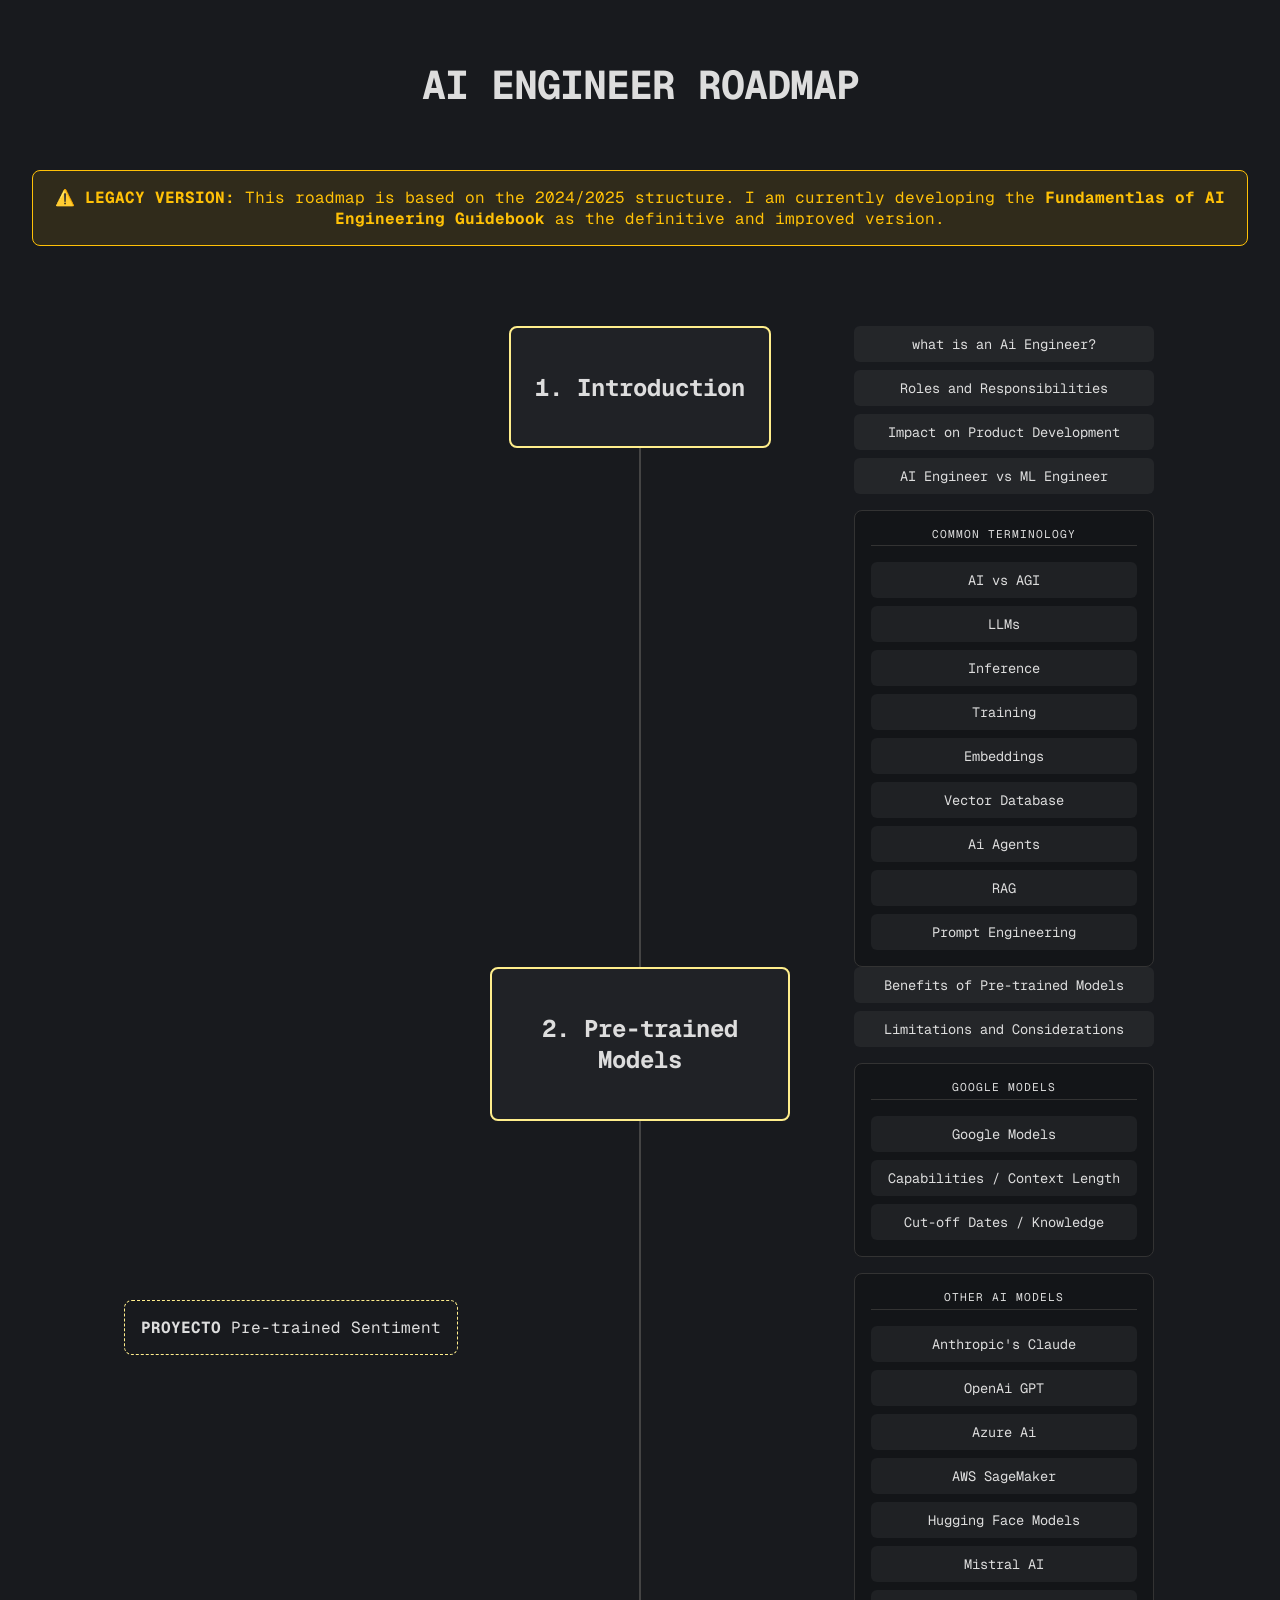
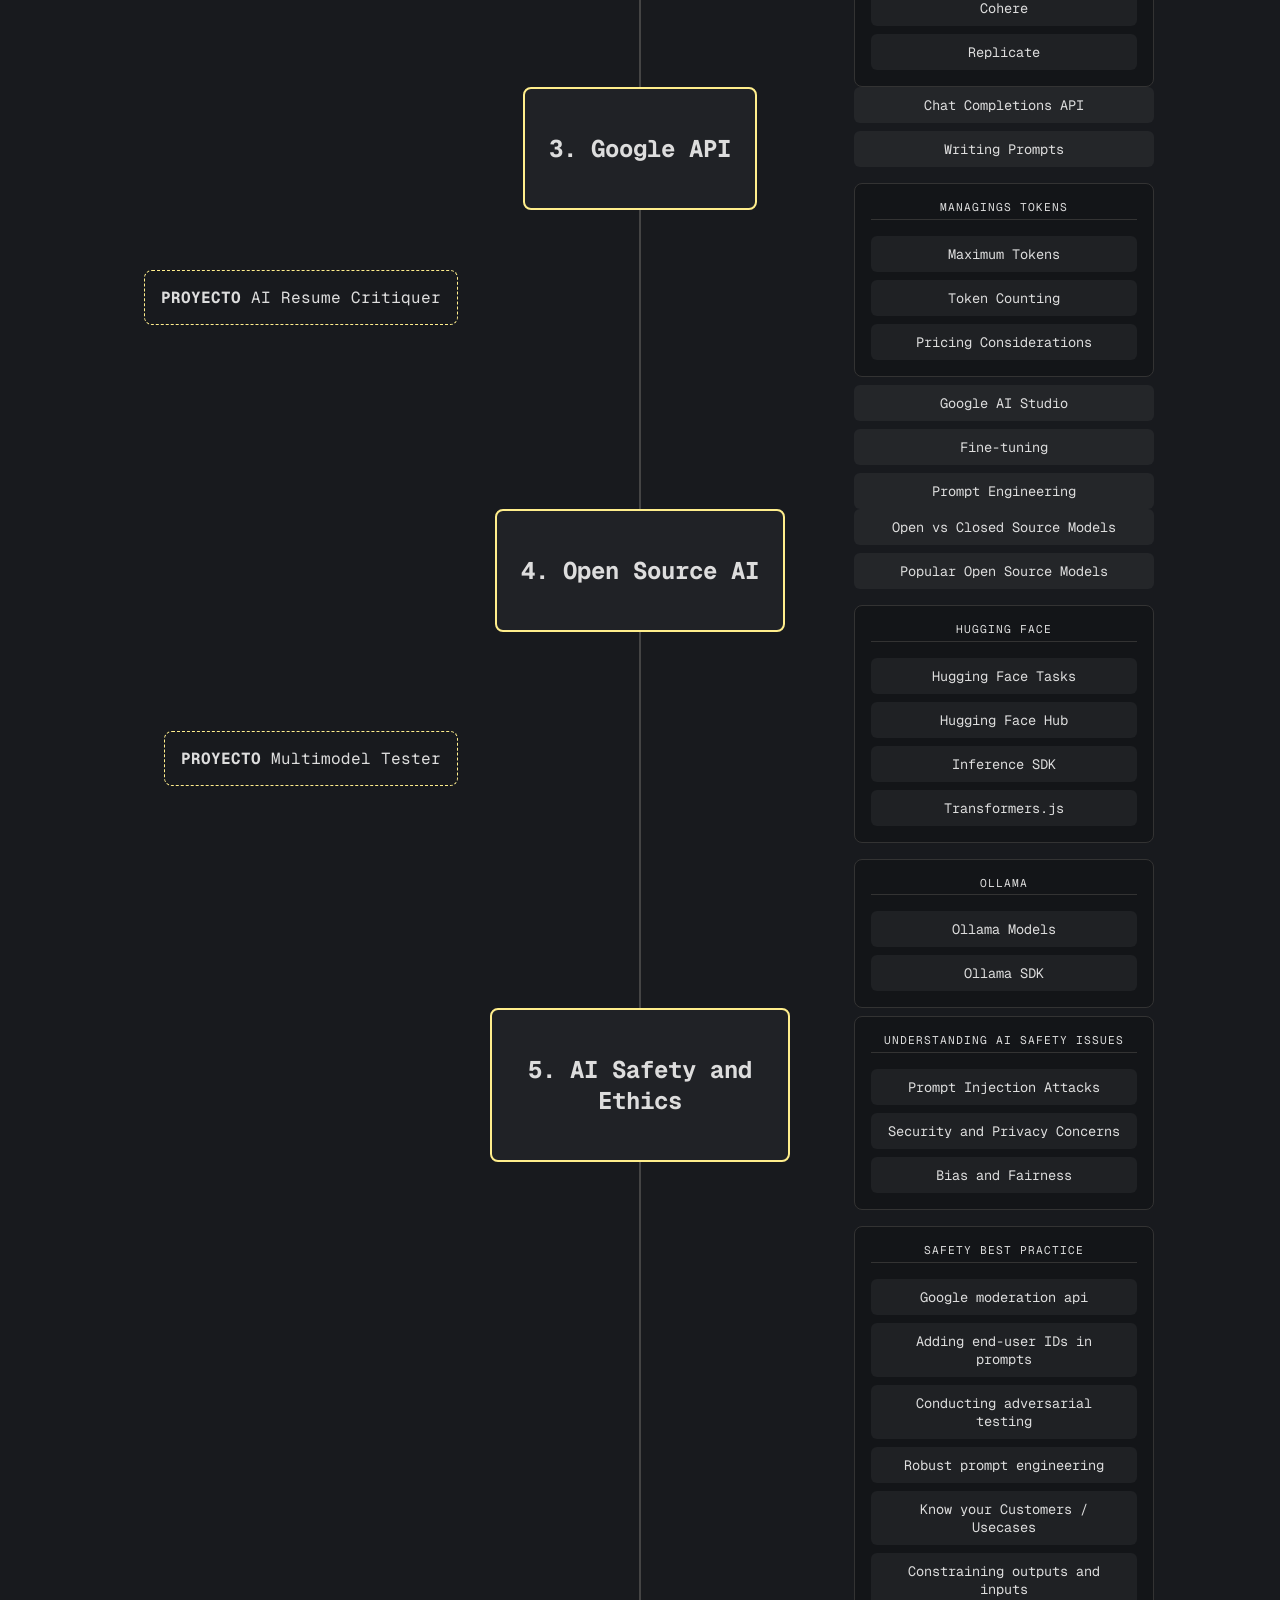
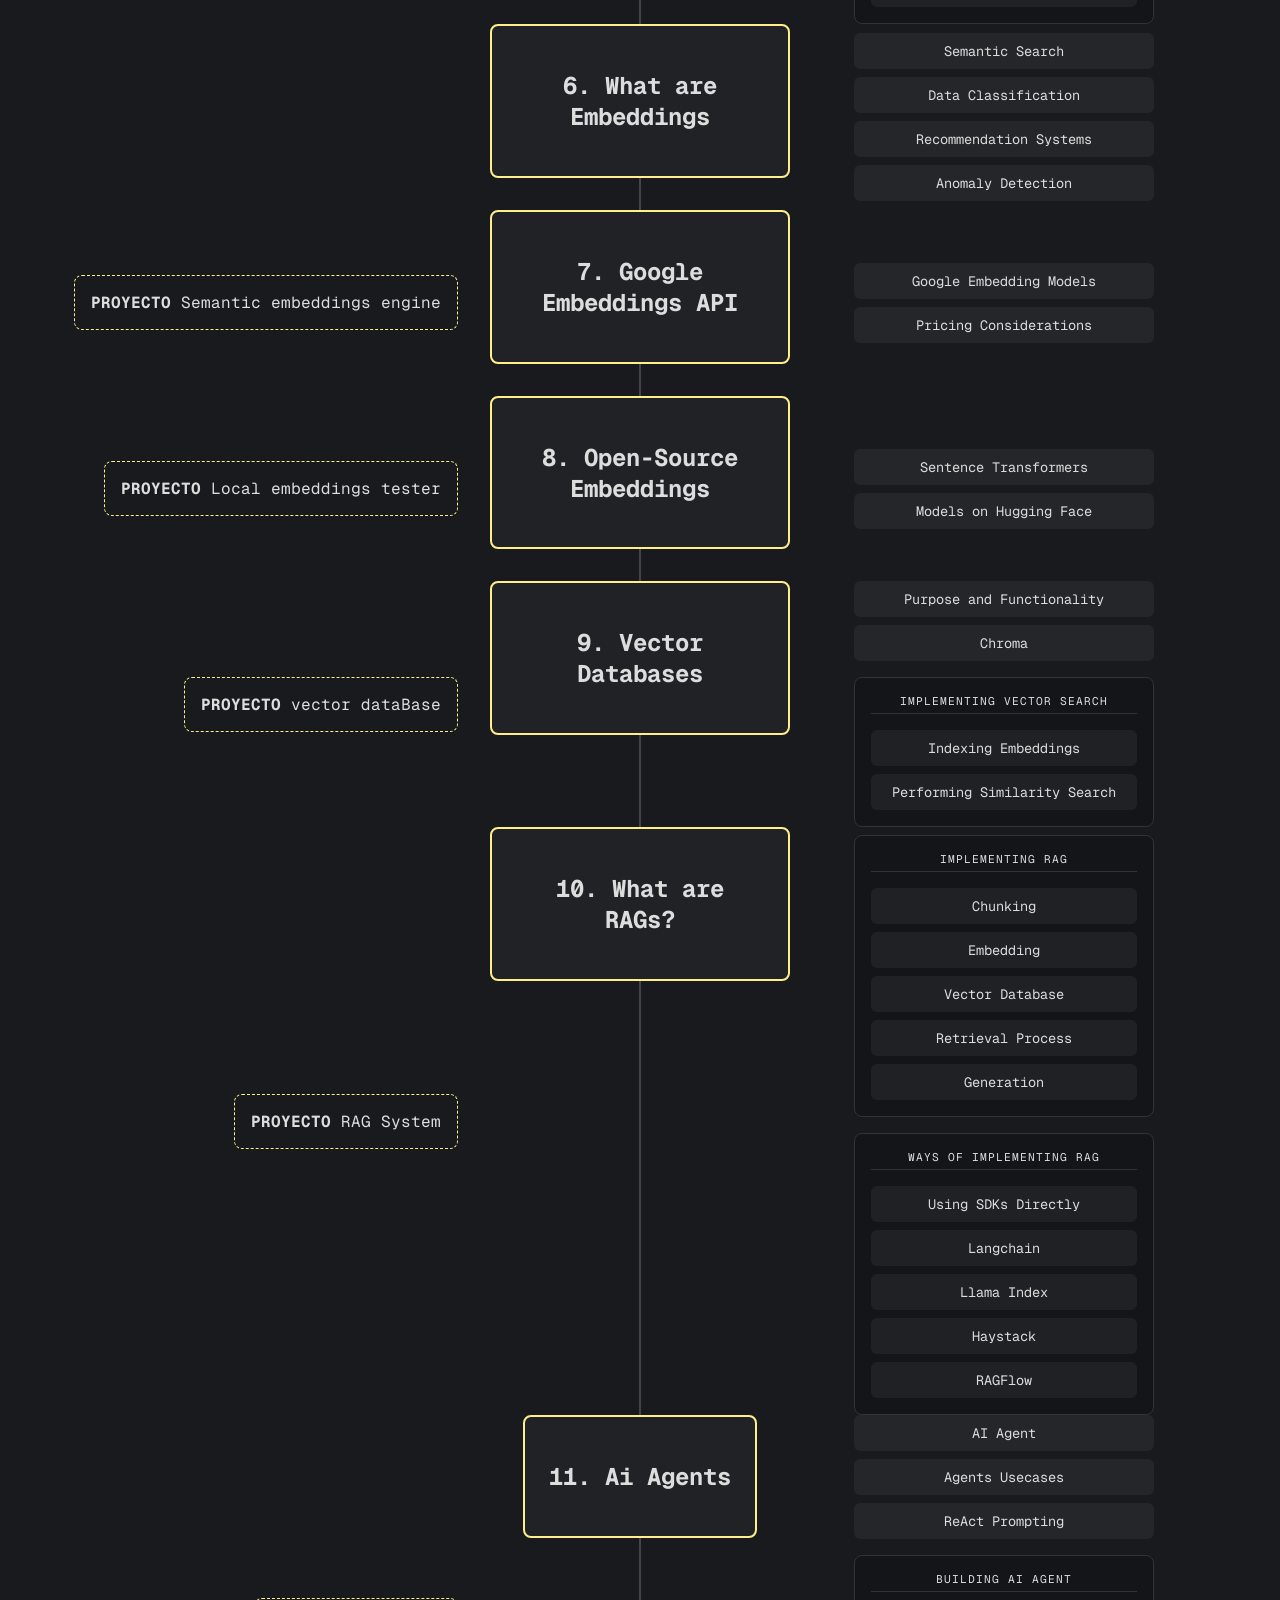
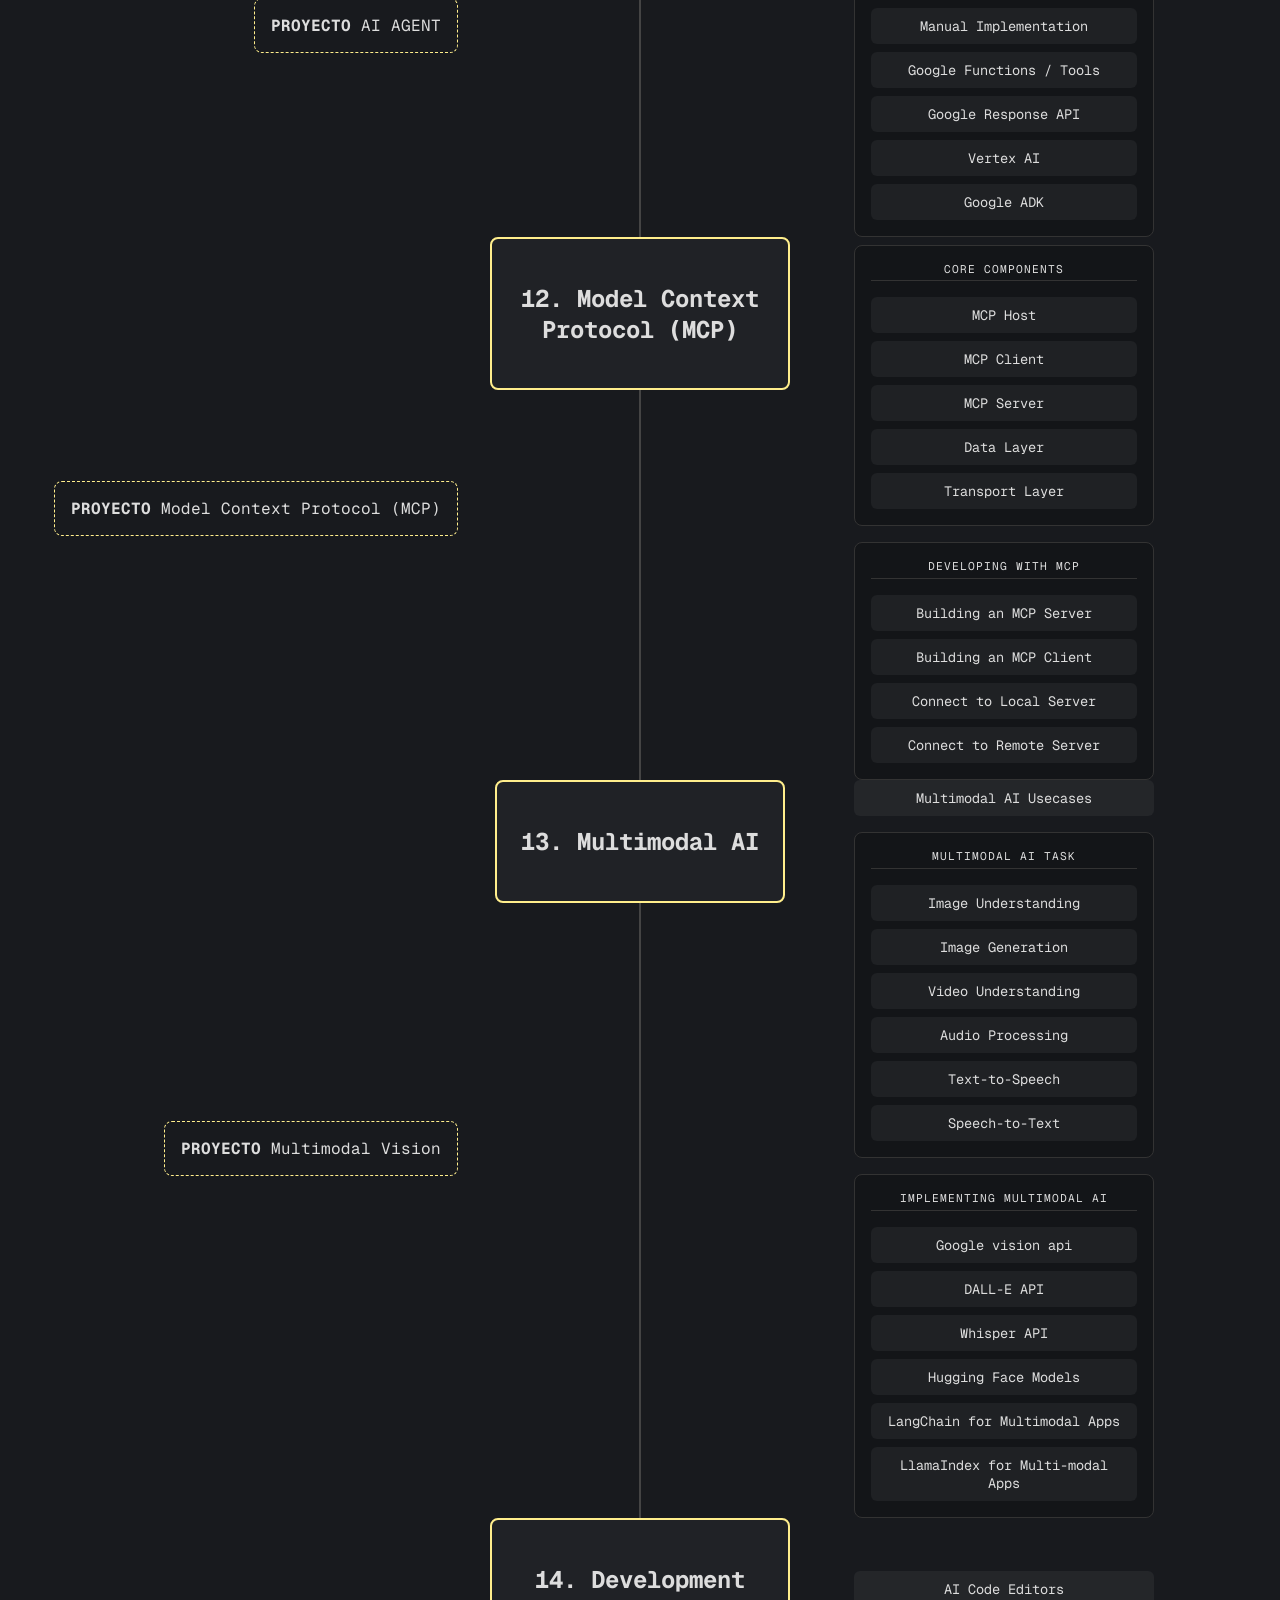
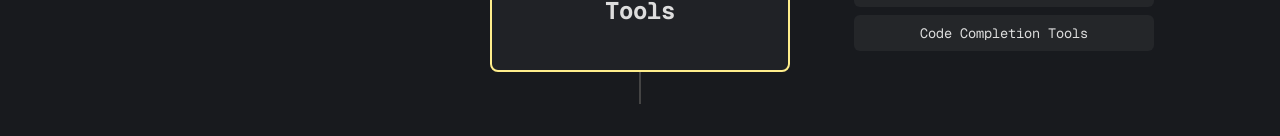
==== ai-engineer-roadmap/index.html @ 98ba5372 "chore: archive all legacy projects into a single repository" ====
<!DOCTYPE html>
<html lang="es">
<head>
    <meta charset="UTF-8">
    <meta name="viewport" content="width=1200">
    <title>Ai Engineer Roadmap - Brian Suhit</title>
    <link rel="stylesheet" href="https://fonts.googleapis.com/css2?family=Geist+Mono:wght@100..900&display=swap">
    <link rel="stylesheet" href="style.css">
</head>
<body>
    
    <!-- titulo principal -->
    <header>
        <h1>AI ENGINEER ROADMAP</h1>
        <div class="warning-banner">
            <strong>⚠️ LEGACY VERSION:</strong> This roadmap is based on the 2024/2025 structure. 
            I am currently developing the <strong>Fundamentlas of AI Engineering Guidebook</strong> as the definitive and improved version.
        </div>
    </header>

    <!-- contenedor principal -->
    <main class="roadmap-container">

        <!-- NODO 1: INTRODUCCION -->
        <div class="roadmap-row">
            
            <!-- IZQUIERDA VACÍA (No hay proyecto) -->
            <div class="col-project"></div>

            <!-- CENTRAL -->
            <div class="col-main">
                <div class="main-node completed">
                    <h2>1. Introduction</h2>
                </div>
                <div class="connector-line"></div>
            </div>

            <!-- DERECHA -->
            <div class="col-subnodes">
                <div class="subnode" onclick="openModal('what-is-ai-engineer')">what is an Ai Engineer?</div>
                <div class="subnode" onclick="openModal('roles-responsibilities')">Roles and Responsibilities</div>
                <div class="subnode" onclick="openModal('impact-product-dev')">Impact on Product Development</div>
                <div class="subnode" onclick="openModal('ai-vs-ml-engineer')">AI Engineer vs ML Engineer</div>

            <!-- GRUPO ENVOLVENTE (Common Terminology) -->
            <div class="subnode-group">
                <span class="group-title">Common Terminology</span>
                
                <!-- Los hijos van adentro -->
                <div class="subnode" onclick="openModal('ai-vs-agi')">AI vs AGI</div>
                <div class="subnode" onclick="openModal('llms')">LLMs</div>
                <div class="subnode" onclick="openModal('inference')">Inference</div>
                <div class="subnode" onclick="openModal('training')">Training</div>
                <div class="subnode" onclick="openModal('embeddings')">Embeddings</div>
                <div class="subnode" onclick="openModal('vector-database')">Vector Database</div>
                <div class="subnode" onclick="openModal('ai-agents')">Ai Agents</div>
                <div class="subnode" onclick="openModal('rag')">RAG</div>
                <div class="subnode" onclick="openModal('prompt-engineering')">Prompt Engineering</div>
            </div>
            </div>
        </div>

        <!-- NODO 2: Pre-trained Models -->
        <div class="roadmap-row">

            <!-- COLUMNA IZQUIERDA: EL PROYECTO -->
            <div class="col-project">
                <div class="project-card" onclick="openModal('pre-trained-sentiment')">
                    <strong>PROYECTO</strong>
                    <span>Pre-trained Sentiment</span>
                </div>
                </div>

                <!-- COLUMNA CENTRAL: EL TRONCO -->
                    <div class="col-main">
                    <div class="main-node completed">
                        <h2>2. Pre-trained Models</h2>
                    </div>
                    <!-- La línea vertical que conecta con el siguiente -->
                    <div class="connector-line"></div>
                </div>

                <!-- COLUMNA DERECHA: SUBNODOS -->
                <div class="col-subnodes">
                    <div class="subnode" onclick="openModal('benefits-of-pre-trained-models')">Benefits of Pre-trained Models</div>
                    <div class="subnode" onclick="openModal('limitations-and-considerations')">Limitations and Considerations</div>

                <!-- GRUPO ENVOLVENTE ( Google Models ) -->
                <div class="subnode-group">
                    <span class="group-title">Google Models</span>
                    
                    <!-- Los hijos van adentro -->
                    <div class="subnode" onclick="openModal('google-models')">Google Models</div>
                    <div class="subnode" onclick="openModal('capabilities-context-length')">Capabilities / Context Length</div>
                    <div class="subnode" onclick="openModal('cut-off-dates-knowledge')">Cut-off Dates / Knowledge</div>
                </div>

                <!-- GRUPO ENVOLVENTE ( Other Ai Models ) -->
                <div class="subnode-group">
                    <span class="group-title">Other Ai Models</span>
                    
                    <!-- Los hijos van adentro -->
                    <div class="subnode" onclick="openModal('anthropics-claude')">Anthropic's Claude</div>
                    <div class="subnode" onclick="openModal('openai-gpt')">OpenAi GPT</div>
                    <div class="subnode" onclick="openModal('azure-ai')">Azure Ai</div>
                    <div class="subnode" onclick="openModal('aws-sagemaker')">AWS SageMaker</div>
                    <div class="subnode" onclick="openModal('hugging-face-models')">Hugging Face Models</div>
                    <div class="subnode" onclick="openModal('mistral-ai')">Mistral AI</div>
                    <div class="subnode" onclick="openModal('cohere')">Cohere</div>
                    <div class="subnode" onclick="openModal('replicate')">Replicate</div>
                </div>
            </div>
        </div>

        <!-- NODO 3: Google API -->
        <div class="roadmap-row">

            <!-- COLUMNA IZQUIERDA: EL PROYECTO -->
            <div class="col-project">
                <div class="project-card" onclick="openModal('ai-resume-critiquer')">
                    <strong>PROYECTO</strong>
                    <span>AI Resume Critiquer</span>
                </div>
            </div>

            <!-- COLUMNA CENTRAL: EL TRONCO -->
            <div class="col-main">
                <div class="main-node completed">
                    <h2>3. Google API</h2>
                </div>
                <!-- La línea vertical que conecta con el siguiente -->
                <div class="connector-line"></div>
            </div>

            <!-- COLUMNA DERECHA: SUBNODOS -->
            <div class="col-subnodes">
                <div class="subnode" onclick="openModal('chat-completions-api')">Chat Completions API</div>
                <div class="subnode" onclick="openModal('writing-prompts')">Writing Prompts</div>

                <!-- GRUPO ENVOLVENTE ( Managings Tokens ) -->
                <div class="subnode-group">
                    <span class="group-title">Managings Tokens</span>
                    
                    <!-- Los hijos van adentro -->
                    <div class="subnode" onclick="openModal('maximum-tokens')">Maximum Tokens</div>
                    <div class="subnode" onclick="openModal('token-counting')">Token Counting</div>
                    <div class="subnode" onclick="openModal('pricing-considerations')">Pricing Considerations</div>
                    </div>
                    <div class="subnode" onclick="openModal('google-ai-studio')">Google AI Studio</div>
                    <div class="subnode" onclick="openModal('fine-tuning')">Fine-tuning</div>
                    <div class="subnode" onclick="openModal('3-prompt-engineering')">Prompt Engineering</div>
                </div>
        </div>

        <!-- NODO 4: Open Source AI -->
        <div class="roadmap-row">

            <!-- COLUMNA IZQUIERDA: EL PROYECTO -->
            <div class="col-project">
                <div class="project-card" onclick="openModal('multimodel-tester')">
                    <strong>PROYECTO</strong>
                    <span>Multimodel Tester</span>
                </div>
            </div>

            <!-- COLUMNA CENTRAL: EL TRONCO -->
                <div class="col-main">
                <div class="main-node completed">
                    <h2>4. Open Source AI</h2>
                </div>
                <!-- La línea vertical que conecta con el siguiente -->
                <div class="connector-line"></div>
            </div>

            <!-- COLUMNA DERECHA: SUBNODOS -->
            <div class="col-subnodes">
                <div class="subnode" onclick="openModal('open-vs-closed-source-models')">Open vs Closed Source Models</div>
                <div class="subnode" onclick="openModal('popular-open-source-models')">Popular Open Source Models</div>

                <!-- GRUPO ENVOLVENTE ( Hugging Face ) -->
                <div class="subnode-group">
                    <span class="group-title">Hugging Face</span>
                    
                    <!-- Los hijos van adentro -->
                    <div class="subnode" onclick="openModal('hugging-face-tasks')">Hugging Face Tasks</div>
                    <div class="subnode" onclick="openModal('hugging-face-hub')">Hugging Face Hub</div>
                    <div class="subnode" onclick="openModal('inference-sdk')">Inference SDK</div>
                    <div class="subnode" onclick="openModal('transformers-js')">Transformers.js</div>
                </div>

                <!-- GRUPO ENVOLVENTE ( Ollama ) -->
                <div class="subnode-group">
                    <span class="group-title">Ollama</span>
                    
                    <!-- Los hijos van adentro -->
                    <div class="subnode" onclick="openModal('ollama-models')">Ollama Models</div>
                    <div class="subnode" onclick="openModal('ollama-sdk')">Ollama SDK</div>
                </div>
            </div>

        </div>

        <!-- NODO 5: AI Safety and Ethics -->
        <div class="roadmap-row">

            <!-- IZQUIERDA VACÍA (No hay proyecto) -->
            <div class="col-project"></div>

            <!-- COLUMNA CENTRAL: EL TRONCO -->
                <div class="col-main">
                <div class="main-node completed">
                    <h2>5. AI Safety and Ethics</h2>
                </div>
                <!-- La línea vertical que conecta con el siguiente -->
                <div class="connector-line"></div>
            </div>

            <!-- COLUMNA DERECHA: SUBNODOS -->
            <div class="col-subnodes">

                <!-- GRUPO ENVOLVENTE ( Understanding AI Safety Issues ) -->
                <div class="subnode-group">
                    <span class="group-title">Understanding AI Safety Issues</span>
                    
                    <!-- Los hijos van adentro -->
                    <div class="subnode" onclick="openModal('prompt-injection-attacks')">Prompt Injection Attacks</div>
                    <div class="subnode" onclick="openModal('security-and-privacy-concerns')">Security and Privacy Concerns</div>
                    <div class="subnode" onclick="openModal('bias-and-fairness')">Bias and Fairness</div>
                </div>

                <!-- GRUPO ENVOLVENTE ( Safety Best Practice ) -->
                <div class="subnode-group">
                    <span class="group-title">Safety Best Practice</span>
                    
                    <!-- Los hijos van adentro -->
                    <div class="subnode" onclick="openModal('google-moderation-api')">Google moderation api</div>
                    <div class="subnode" onclick="openModal('adding-end-user-ids-in-prompts')">Adding end-user IDs in prompts</div>
                    <div class="subnode" onclick="openModal('conducting-adversarial-testing')">Conducting adversarial testing</div>
                    <div class="subnode" onclick="openModal('robust-prompt-engineering')">Robust prompt engineering</div>
                    <div class="subnode" onclick="openModal('know-your-customers-usecases')">Know your Customers / Usecases</div>
                    <div class="subnode" onclick="openModal('constraining-outputs-and-inputs')">Constraining outputs and inputs</div>
                </div>
                
            </div>
        </div>

        <!-- NODO 6: What are Embeddings -->
        <div class="roadmap-row">

            <!-- IZQUIERDA VACÍA (No hay proyecto) -->
            <div class="col-project"></div>

            <!-- COLUMNA CENTRAL: EL TRONCO -->
                <div class="col-main">
                <div class="main-node completed">
                    <h2>6. What are Embeddings</h2>
                </div>
                <!-- La línea vertical que conecta con el siguiente -->
                <div class="connector-line"></div>
            </div>

            <!-- COLUMNA DERECHA: SUBNODOS -->
            <div class="col-subnodes">
                <div class="subnode" onclick="openModal('semantic-search')">Semantic Search</div>
                <div class="subnode" onclick="openModal('data-classification')">Data Classification</div>
                <div class="subnode" onclick="openModal('recommendation-systems')">Recommendation Systems</div>
                <div class="subnode" onclick="openModal('anomaly-detection')">Anomaly Detection</div>
            </div>
        </div>
        
        <!-- NODO 7: OpenAI Embeddings API-->
        <div class="roadmap-row">

            <!-- COLUMNA IZQUIERDA: EL PROYECTO -->
            <div class="col-project">
                <div class="project-card" onclick="openModal('semantic-embeddings-engine')">
                    <strong>PROYECTO</strong>
                    <span>Semantic embeddings engine</span>
                </div>
            </div>

            <!-- COLUMNA CENTRAL: EL TRONCO -->
                <div class="col-main">
                <div class="main-node completed">
                    <h2>7. Google Embeddings API</h2>
                </div>
                <!-- La línea vertical que conecta con el siguiente -->
                <div class="connector-line"></div>
            </div>

            <!-- COLUMNA DERECHA: SUBNODOS -->
            <div class="col-subnodes">
                <div class="subnode" onclick="openModal('google-embedding-models')">Google Embedding Models</div>
                <div class="subnode" onclick="openModal('7-pricing-considerations')">Pricing Considerations</div>
            </div>
        </div>

        <!-- NODO 8: Open-Source Embeddings-->
        <div class="roadmap-row">

            <!-- COLUMNA IZQUIERDA: EL PROYECTO -->
            <div class="col-project">
                <div class="project-card" onclick="openModal('local-embeddings-tester')">
                    <strong>PROYECTO</strong>
                    <span>Local embeddings tester</span>
                </div>
            </div>

            <!-- COLUMNA CENTRAL: EL TRONCO -->
                <div class="col-main">
                <div class="main-node completed">
                    <h2>8. Open-Source Embeddings</h2>
                </div>
                <!-- La línea vertical que conecta con el siguiente -->
                <div class="connector-line"></div>
            </div>

            <!-- COLUMNA DERECHA: SUBNODOS -->
            <div class="col-subnodes">
                <div class="subnode" onclick="openModal('sentence-transformers')">Sentence Transformers</div>
                <div class="subnode" onclick="openModal('models-on-hugging-face')">Models on Hugging Face</div>
            </div>
        </div>

        <!-- NODO 9: Vector Databases-->
        <div class="roadmap-row">

            <!-- COLUMNA IZQUIERDA: EL PROYECTO -->
            <div class="col-project">
                <div class="project-card" onclick="openModal('vector-db')">
                    <strong>PROYECTO</strong>
                    <span>vector dataBase</span>
                </div>
            </div>

            <!-- COLUMNA CENTRAL: EL TRONCO -->
                <div class="col-main">
                <div class="main-node completed">
                    <h2>9. Vector Databases</h2>
                </div>
                <!-- La línea vertical que conecta con el siguiente -->
                <div class="connector-line"></div>
            </div>

            <!-- COLUMNA DERECHA: SUBNODOS -->
            <div class="col-subnodes">
                <div class="subnode" onclick="openModal('purpose-and-functionality')">Purpose and Functionality</div>
                <div class="subnode" onclick="openModal('chroma')">Chroma</div>

                <!-- GRUPO ENVOLVENTE (Implementing Vector Search) -->
                <div class="subnode-group">
                    <span class="group-title">Implementing Vector Search</span>
                    
                    <!-- Los hijos van adentro -->
                    <div class="subnode" onclick="openModal('indexing-embeddings')">Indexing Embeddings</div>
                    <div class="subnode" onclick="openModal('performing-similarity-search')">Performing Similarity Search</div>
                </div>
            </div>
        </div>

        <!-- NODO 10: What are RAGs?-->
        <div class="roadmap-row">

            <!-- COLUMNA IZQUIERDA: EL PROYECTO -->
            <div class="col-project">
                <div class="project-card" onclick="openModal('rag-system')">
                    <strong>PROYECTO</strong>
                    <span>RAG System</span>
                </div>
            </div>

            <!-- COLUMNA CENTRAL: EL TRONCO -->
                <div class="col-main">
                <div class="main-node completed">
                    <h2>10. What are RAGs?</h2>
                </div>
                <!-- La línea vertical que conecta con el siguiente -->
                <div class="connector-line"></div>
            </div>

            <!-- COLUMNA DERECHA: SUBNODOS -->
            <div class="col-subnodes">
                <!-- GRUPO ENVOLVENTE (Implementing RAG) -->
                <div class="subnode-group">
                    <span class="group-title">Implementing RAG</span>
                    
                    <!-- Los hijos van adentro -->
                    <div class="subnode" onclick="openModal('chunking')">Chunking</div>
                    <div class="subnode" onclick="openModal('embedding')">Embedding</div>
                    <div class="subnode" onclick="openModal('vector-database')">Vector Database</div>
                    <div class="subnode" onclick="openModal('retrieval-process')">Retrieval Process</div>
                    <div class="subnode" onclick="openModal('generation')">Generation</div>
                </div>

                <!-- GRUPO ENVOLVENTE (Ways of implementing RAG) -->
                <div class="subnode-group">
                    <span class="group-title">Ways of implementing RAG</span>
                    
                    <!-- Los hijos van adentro -->
                    <div class="subnode" onclick="openModal('using-sdks-directly')">Using SDKs Directly</div>
                    <div class="subnode" onclick="openModal('langchain')">Langchain</div>
                    <div class="subnode" onclick="openModal('llama-index')">Llama Index</div>
                    <div class="subnode" onclick="openModal('haystack')">Haystack</div>
                    <div class="subnode" onclick="openModal('ragflow')">RAGFlow</div>
                </div>
            </div>
        </div>

        <!-- NODO 11: AI Agents-->
        <div class="roadmap-row">

            <!-- COLUMNA IZQUIERDA: EL PROYECTO -->
            <div class="col-project">
                <div class="project-card" onclick="openModal('11-ai-agent')">
                    <strong>PROYECTO</strong>
                    <span>AI AGENT</span>
                </div>
            </div>

            <!-- COLUMNA CENTRAL: EL TRONCO -->
                <div class="col-main">
                <div class="main-node completed">
                    <h2>11. Ai Agents</h2>
                </div>
                <!-- La línea vertical que conecta con el siguiente -->
                <div class="connector-line"></div>
            </div>

            <!-- COLUMNA DERECHA: SUBNODOS -->
            <div class="col-subnodes">
                <div class="subnode" onclick="openModal('ai-agent')">AI Agent</div>
                <div class="subnode" onclick="openModal('agents-usecases')">Agents Usecases</div>
                <div class="subnode" onclick="openModal('react-prompting')">ReAct Prompting</div>

                <!-- GRUPO ENVOLVENTE (Building Ai Agent) -->
                <div class="subnode-group">
                    <span class="group-title">Building Ai Agent</span>
                    
                    <!-- Los hijos van adentro -->
                    <div class="subnode" onclick="openModal('manual-implementation')">Manual Implementation</div>
                    <div class="subnode" onclick="openModal('google-functions-tools')">Google Functions / Tools</div>
                    <div class="subnode" onclick="openModal('google-response-api')">Google Response API</div>
                    <div class="subnode" onclick="openModal('vertex-ai')">Vertex AI</div>
                    <div class="subnode" onclick="openModal('google-adk')">Google ADK</div>
                </div>
            </div>
        </div>

        <!-- NODO 12: Model Context Protocol (MCP) -->
        <div class="roadmap-row">

            <!-- IZQUIERDA VACÍA (No hay proyecto) -->
            <div class="col-project">
                <div class="project-card" onclick="openModal('12-mcp')">
                    <strong>PROYECTO</strong>
                    <span>Model Context Protocol (MCP)</span>
                </div>
            </div>            

            <!-- COLUMNA CENTRAL: EL TRONCO -->
                <div class="col-main">
                <div class="main-node completed">
                    <h2>12. Model Context Protocol (MCP)</h2>
                </div>
                <!-- La línea vertical que conecta con el siguiente -->
                <div class="connector-line"></div>
            </div>

            <!-- COLUMNA DERECHA: SUBNODOS -->
            <div class="col-subnodes">
                <!-- GRUPO ENVOLVENTE (Core Components) -->
                <div class="subnode-group">
                    <span class="group-title">Core Components</span>
                    
                    <!-- Los hijos van adentro -->
                    <div class="subnode" onclick="openModal('mcp-host')">MCP Host</div>
                    <div class="subnode" onclick="openModal('mcp-client')">MCP Client</div>
                    <div class="subnode" onclick="openModal('mcp-server')">MCP Server</div>
                    <div class="subnode" onclick="openModal('data-layer')">Data Layer</div>
                    <div class="subnode" onclick="openModal('transport-layer')">Transport Layer</div>
                </div>

                <!-- GRUPO ENVOLVENTE (Developing with MCP) -->
                <div class="subnode-group">
                    <span class="group-title">Developing with MCP</span>
                    
                    <!-- Los hijos van adentro -->
                    <div class="subnode" onclick="openModal('building-an-mcp-server')">Building an MCP Server</div>
                    <div class="subnode" onclick="openModal('building-an-mcp-client')">Building an MCP Client</div>
                    <div class="subnode" onclick="openModal('connect-to-local-server')">Connect to Local Server</div>
                    <div class="subnode" onclick="openModal('connect-to-remote-server')">Connect to Remote Server</div>
                </div>
            </div>
        </div>

        <!-- NODO 13: Multimodal AI-->
        <div class="roadmap-row">

            <!-- COLUMNA IZQUIERDA: EL PROYECTO -->
            <div class="col-project">
                <div class="project-card" onclick="openModal('multimodal-vision')">
                    <strong>PROYECTO</strong>
                    <span>Multimodal Vision</span>
                </div>
            </div>

            <!-- COLUMNA CENTRAL: EL TRONCO -->
                <div class="col-main">
                <div class="main-node completed">
                    <h2>13. Multimodal AI</h2>
                </div>
                <!-- La línea vertical que conecta con el siguiente -->
                <div class="connector-line"></div>
            </div>

            <!-- COLUMNA DERECHA: SUBNODOS -->
            <div class="col-subnodes">
                <div class="subnode" onclick="openModal('multimodal-ai-usecases')">Multimodal AI Usecases</div>

                <!-- GRUPO ENVOLVENTE (Multimodal AI Task) -->
                <div class="subnode-group">
                    <span class="group-title">Multimodal AI Task</span>
                    
                    <!-- Los hijos van adentro -->
                    <div class="subnode" onclick="openModal('image-understanding')">Image Understanding</div>
                    <div class="subnode" onclick="openModal('image-generation')">Image Generation</div>
                    <div class="subnode" onclick="openModal('video-understanding')">Video Understanding</div>
                    <div class="subnode" onclick="openModal('audio-processing')">Audio Processing</div>
                    <div class="subnode" onclick="openModal('text-to-speech')">Text-to-Speech</div>
                    <div class="subnode" onclick="openModal('speech-to-text')">Speech-to-Text</div>
                </div>

                <!-- GRUPO ENVOLVENTE (Implementing multimodal ai) -->
                <div class="subnode-group">
                    <span class="group-title">Implementing multimodal ai</span>
                    
                    <!-- Los hijos van adentro -->
                    <div class="subnode" onclick="openModal('google-vision-api')">Google vision api</div>
                    <div class="subnode" onclick="openModal('dall-e-api')">DALL-E API</div>
                    <div class="subnode" onclick="openModal('whisper-api')">Whisper API</div>
                    <div class="subnode" onclick="openModal('14-hugging-face-models')">Hugging Face Models</div>
                    <div class="subnode" onclick="openModal('langchain-for-multimodal-apps')">LangChain for Multimodal Apps</div>
                    <div class="subnode" onclick="openModal('llamaindex-for-multi-modal-apps')">LlamaIndex for Multi-modal Apps</div>
                </div>
            </div>
        </div>

        <!-- NODO 14: Development Tools-->
        <div class="roadmap-row">

            <!-- COLUMNA IZQUIERDA: EL PROYECTO -->
            <div class="col-project">
            </div>

            <!-- COLUMNA CENTRAL: EL TRONCO -->
                <div class="col-main">
                <div class="main-node completed">
                    <h2>14. Development Tools</h2>
                </div>
                <!-- La línea vertical que conecta con el siguiente -->
                <div class="connector-line"></div>
            </div>

            <!-- COLUMNA DERECHA: SUBNODOS -->
            <div class="col-subnodes">
                <div class="subnode" onclick="openModal('ai-code-editors')">AI Code Editors</div>
                <div class="subnode" onclick="openModal('code-completion-tools')">Code Completion Tools</div>
            </div>
        </div>
    </main>

    <!-- EL MODAL (Ventana Única) -->
    <div id="modal" class="modal-overlay" style="display:none;">
        <div class="modal-content">
            <button onclick="closeModal()">X</button>
            <h2 id="modal-title">Título</h2>
            <div id="modal-body">Contenido...</div>
        </div>
    </div>

    <script src="script.js"></script>
</body>
</html>
---- ai-engineer-roadmap/style.css ----
/* Colores Gunmetal */
:root {
    --bg: #181a1e;
    --text: #dddddd;
    --card-bg: #202226;
    --accent: #FFEE8C;
    --green: #FFEE8C;  /* Completado */
    --font-stack: 'Geist Mono', monospace;
    --weight-regular: 400;
    --weight-medium: 500;
    --weight-bold: 700;
}

body {
    background: var(--bg);
    color: var(--text);
    font-family: var(--font-stack);
    margin: 0; padding: 2rem;
}

header {
    text-align: center;
    margin-bottom: 3rem; /* Un poco menos de margen */
    display: flex;       /* Flexbox para asegurar centrado absoluto */
    flex-direction: column;
    align-items: center;
    justify-content: center;
    width: 100%;
}

header h1 {
    font-size: 2.5rem; /* Ajusta tamaño si quieres */
    letter-spacing: -1px;
}

.warning-banner {
    background: rgba(255, 193, 7, 0.1);
    border: 1px solid #ffc107;
    color: #ffc107;
    padding: 1rem;
    margin: 2rem 0;
    text-align: center;
    border-radius: 8px;
}

.roadmap-container {
    max-width: 1200px;
    margin: 0 auto;
    display: flex;
    flex-direction: column;
}

/* LA GRILLA DE 3 COLUMNAS */
.roadmap-row {
    display: grid;
    /* 1fr (espacio libre) - 300px (Tronco fijo) - 1fr (espacio libre) */
    grid-template-columns: 1fr 300px 1fr; 
    gap: 2rem;
    align-items: center; /* Centrar verticalmente */
    min-height: 150px;
}

/* ESTILOS DE LAS CAJAS */
.main-node {
    background: var(--card-bg);
    border: 2px solid #444;
    padding: 1.5rem;
    text-align: center;
    border-radius: 8px;
    position: relative;
    z-index: 2; /* Para tapar la línea conectora */
}

.main-node.completed { border-color: var(--green); }
.main-node.pending { border-color: #666; opacity: 0.7; }

/* LINEA CONECTORA VERTICAL (El Tronco) */
.col-main {
    display: flex;
    flex-direction: column;
    align-items: center;
    position: relative;
    height: 100%;
}

.connector-line {
    width: 2px;
    background: #444;
    flex-grow: 1; /* Ocupa todo el espacio vertical disponible */
    min-height: 2rem;
}

/* Contenedor Columna Derecha */
.col-subnodes {
    display: inline-flex;    /* Para que el contenedor se ajuste al contenido más ancho */
    flex-direction: column;
    gap: 0.5rem;
    align-items: stretch;    /* Para que todos los hijos tengan el mismo ancho */
    padding-left: 2rem;      /* Separación del tronco */
    min-width: 250px;        /* Un ancho mínimo para todo el grupo */
    max-width: 300px;        /* <--- ESTA ES LA PROPIEDAD a modificar */
}

/* El globito (Subnodo) */
.subnode {
    background: rgba(255,255,255,0.05);
    padding: 0.5rem 1rem;
    border-radius: 6px;
    font-size: 0.85rem;
    cursor: pointer;
    border: 1px solid transparent;
    
    /* ESTO ES LO IMPORTANTE: Que mida lo que mide el texto */
    box-sizing: border-box;  /* Para que padding no afecte el ancho total */
    width: auto;             /* Ancho automático */
    min-width: 200px;        /* Un mínimo para que no queden enanos */
    max-width: 100%;         /* Un máximo para que no se estiren más que el contenedor */
    text-align: center;      /* Texto centrado si es corto */
    word-wrap: break-word;   /* Ajuste de palabras largas */
    white-space: normal;     /* El texto fluye normalmente */
}

.subnode-group {
    border: 1px solid #333;
    border-radius: 8px;
    padding: 1rem;
    margin-top: 0.5rem;
    display: flex;
    flex-direction: column;
    gap: 0.5rem;
    align-items: center; /* Centrar los subnodos hijos */
    
    /* Mismo comportamiento: Ajustarse pero con mínimo */
    width: auto;
    min-width: 200px; 
    background: rgba(0,0,0,0.2);
}

/* Para que los hijos del grupo se estiren AL ANCHO DEL GRUPO */
.subnode-group .subnode {
    width: 100%; /* Llenar el ancho del grupo padre */
}

.subnode:hover {
    border-color: var(--accent);
    background: rgba(255,255,255,0.08);
}

.group-title {
    font-size: 0.7rem;
    text-transform: uppercase;
    color: var(--text-secondary);
    margin-bottom: 0.5rem;
    letter-spacing: 1px;
    border-bottom: 1px solid #333;
    padding-bottom: 0.3rem;
    display: block;      /* Para que ocupe el ancho y se pueda centrar */
    text-align: center;  /* <--- CLAVE: Título centrado */
    width: 100%;
}

/* PROYECTO (Lado Izquierdo) */
.col-project {
    display: flex;
    justify-content: flex-end; /* Pegado al centro */
}

.project-card {
    border: 1px dashed var(--accent);
    padding: 1rem;
    border-radius: 8px;
    text-align: right;
    cursor: pointer;
}

.modal-overlay {
    position: fixed; /* <--- ESTO ES LA CLAVE */
    top: 0;
    left: 0;
    width: 100%;
    height: 100%;
    background: rgba(0, 0, 0, 0.85); /* Fondo oscuro transparente */
    display: flex; /* Para centrar el contenido */
    justify-content: center;
    align-items: center;
    z-index: 1000; /* Para que esté siempre encima de todo */
    backdrop-filter: blur(5px); /* Efecto borroso pro */
}

.modal-content {
    background: var(--bg-core);
    border: 1px solid var(--accent);
    padding: 2rem;
    border-radius: 12px;
    width: 90%;
    max-width: 600px;
    position: relative;
    box-shadow: 0 0 30px rgba(74, 144, 226, 0.2);
}

.modal-content button {
    position: absolute;
    top: 1rem;
    right: 1rem;
    background: none;
    border: none;
    color: var(--text-secondary);
    font-size: 1.5rem;
    cursor: pointer;
}

.modal-content button:hover {
    color: var(--text-primary);
}

/* Estilo para el código dentro del modal */
.modal-content code {
    background: #222; /* Un fondo gris oscuro, menos intenso que el negro */
    /* color: #f39c12; */ /* Opcional: color naranja para el texto */
    padding: 3px 6px;
    border-radius: 4px;
    font-size: 0.9rem;
}
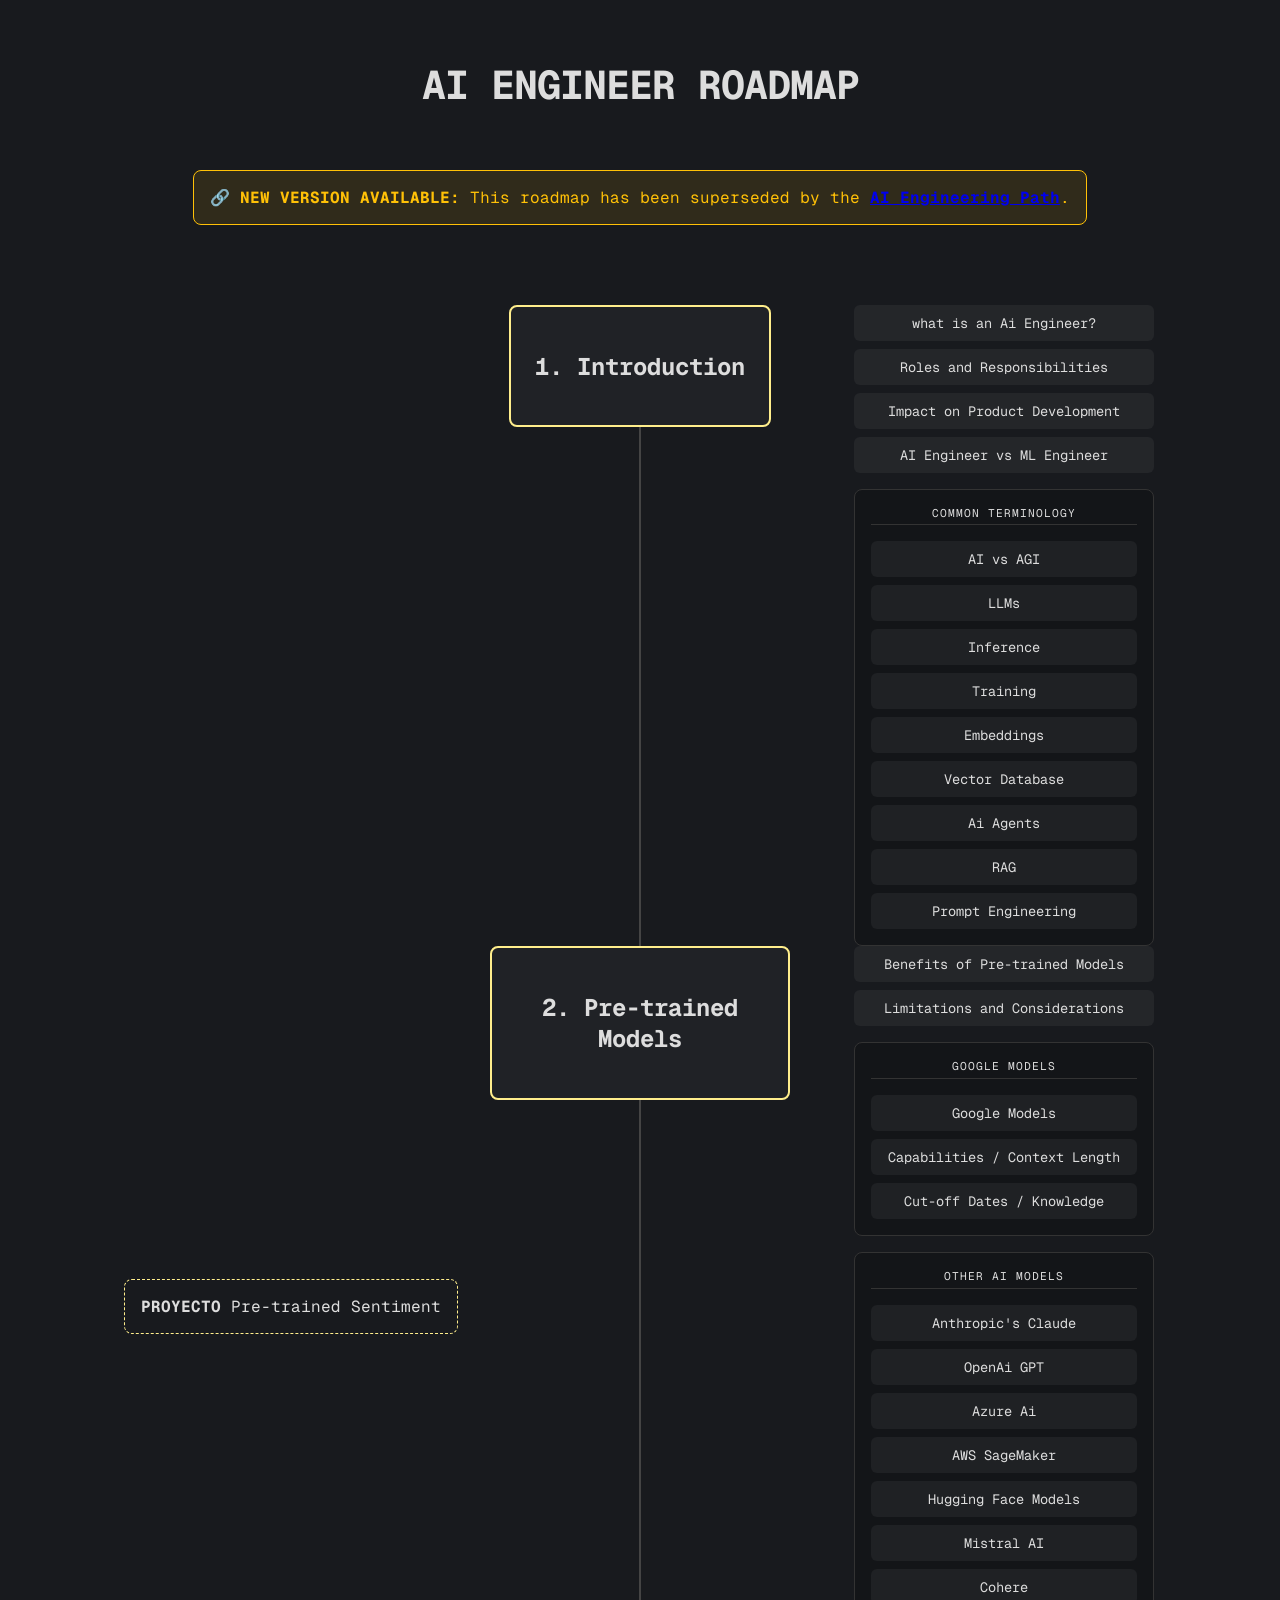
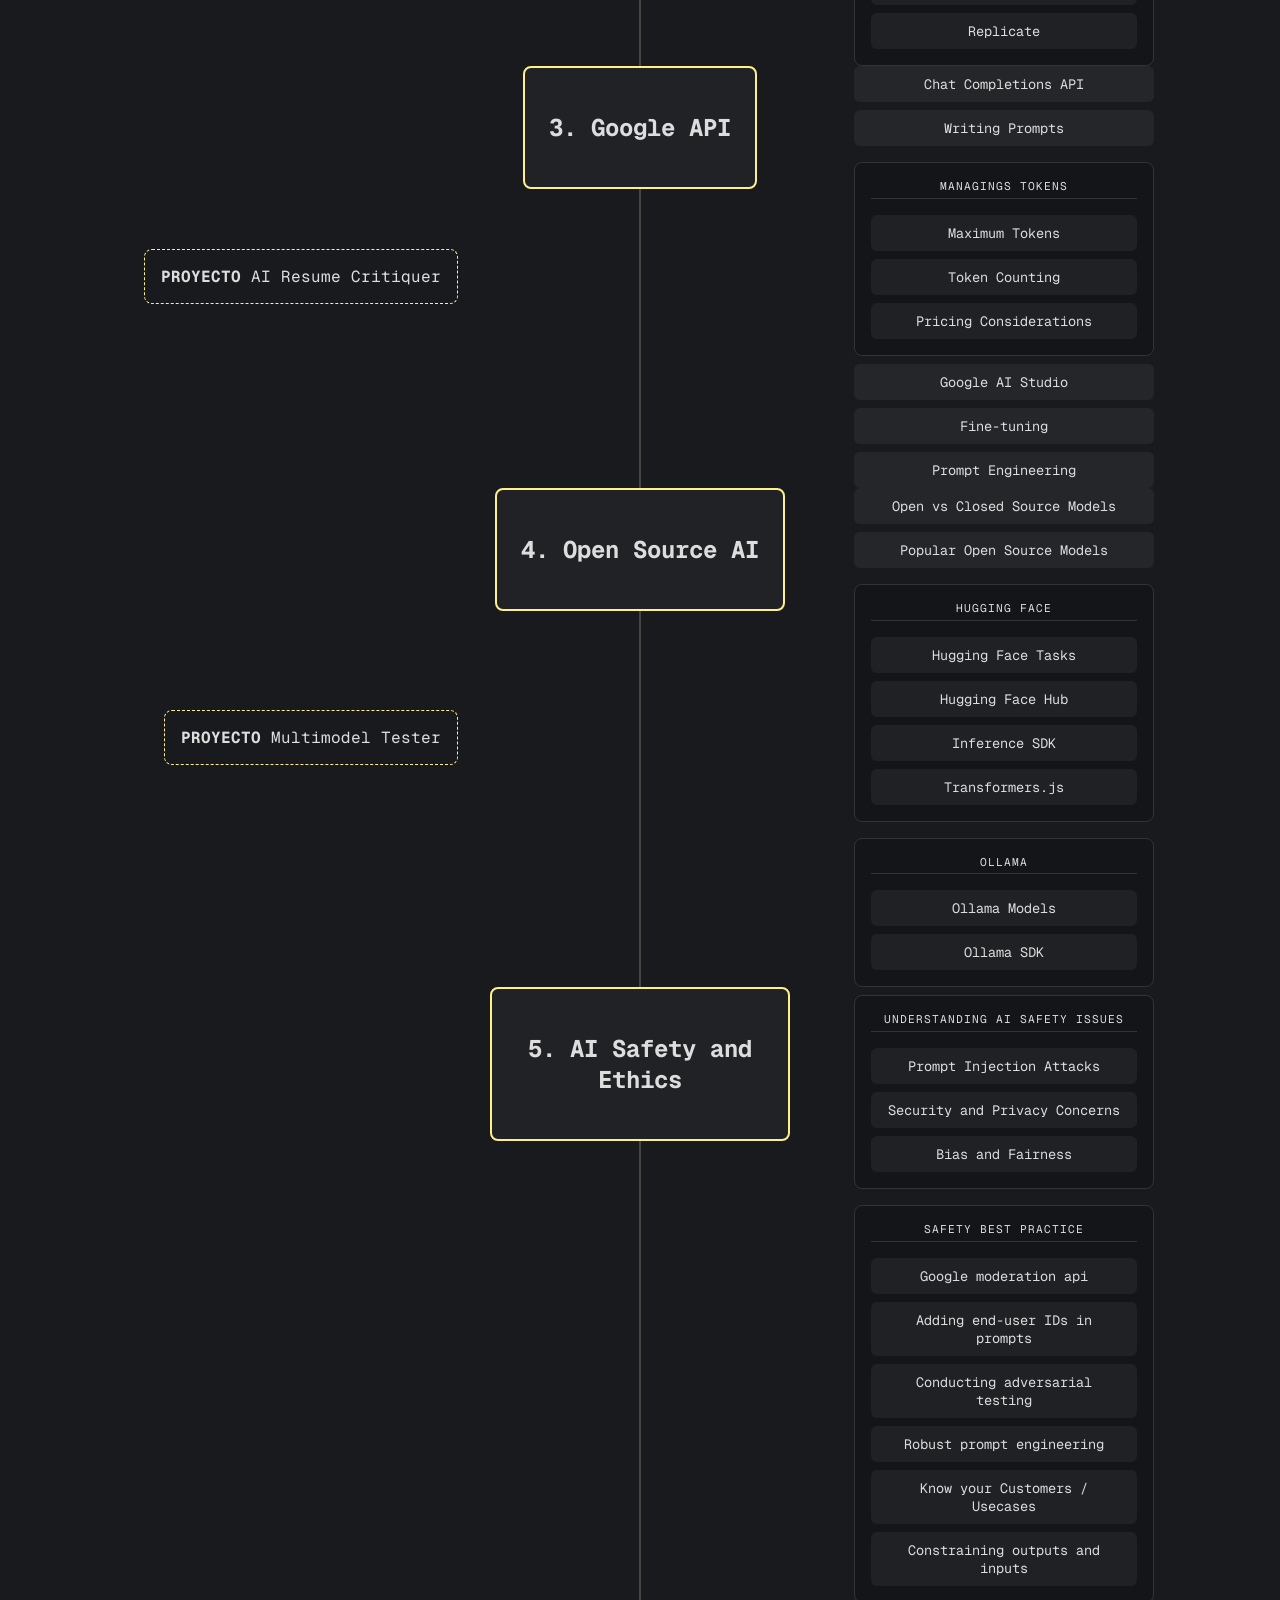
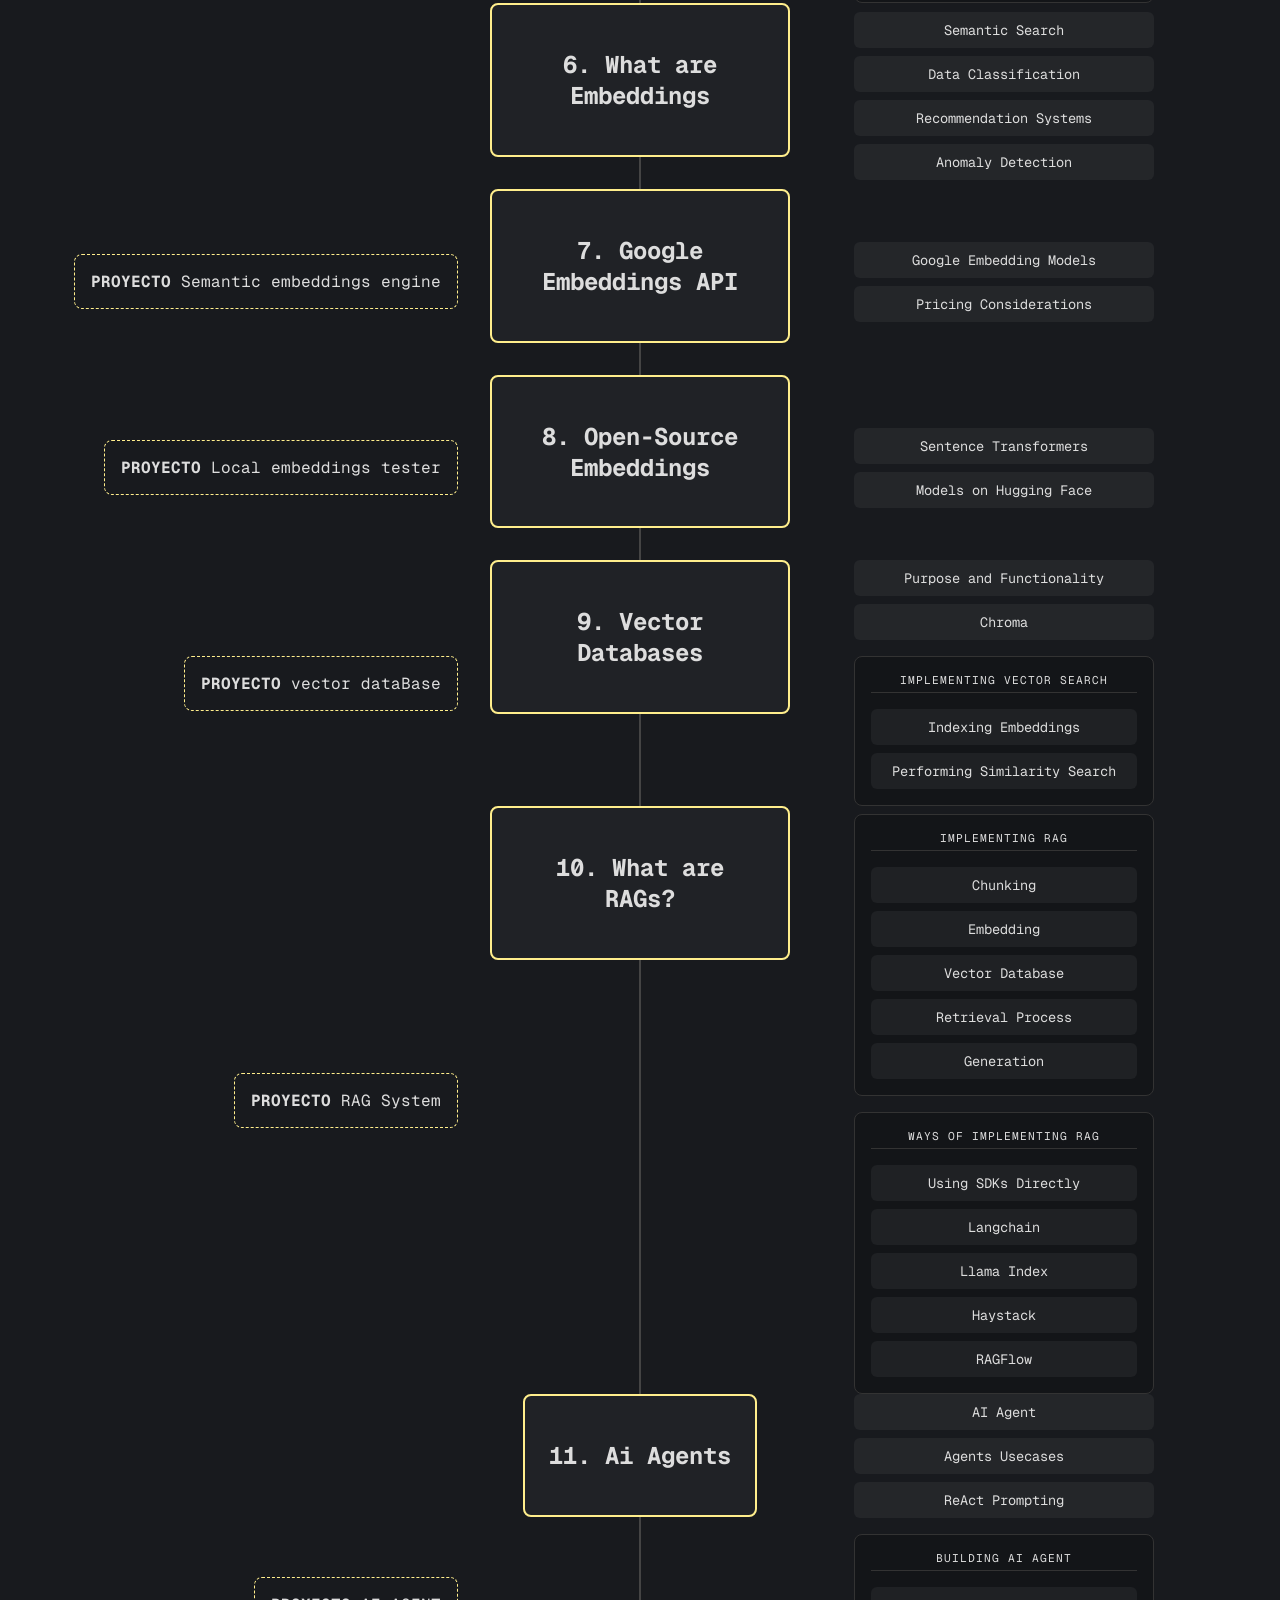
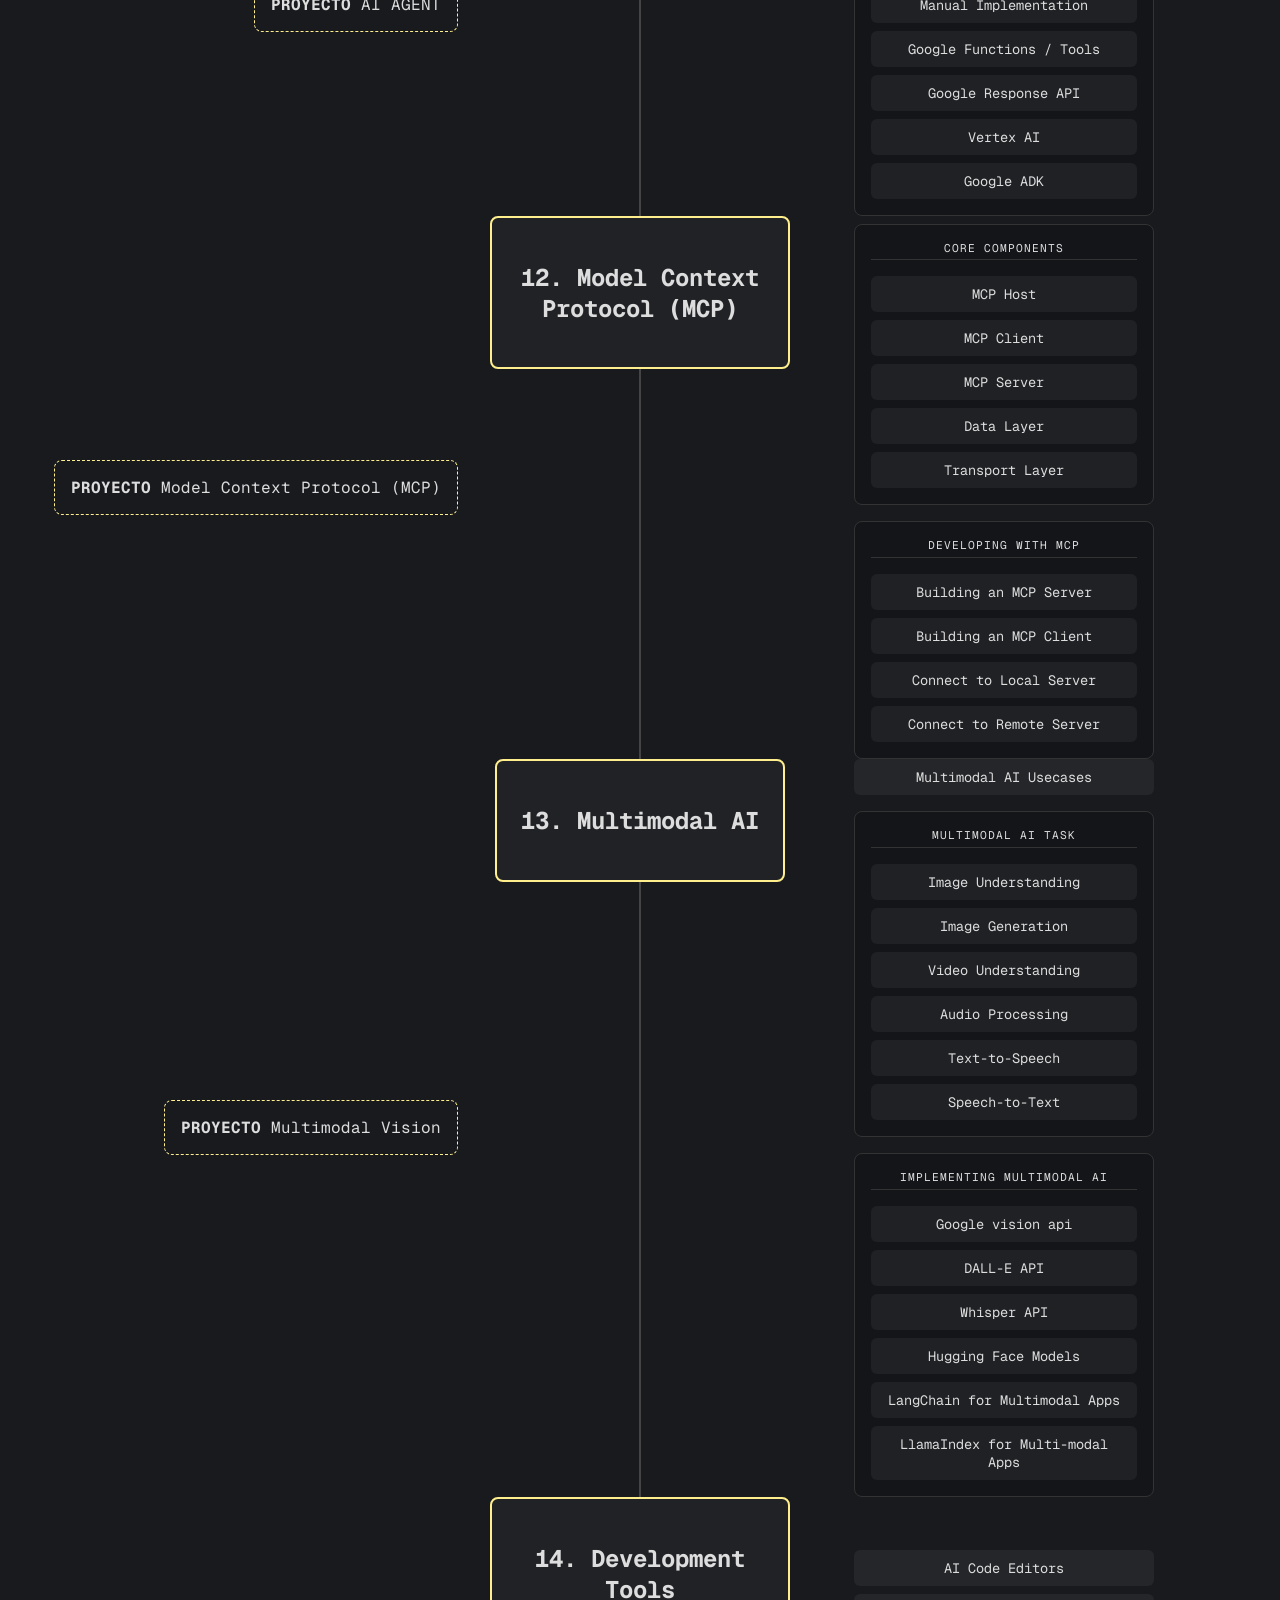
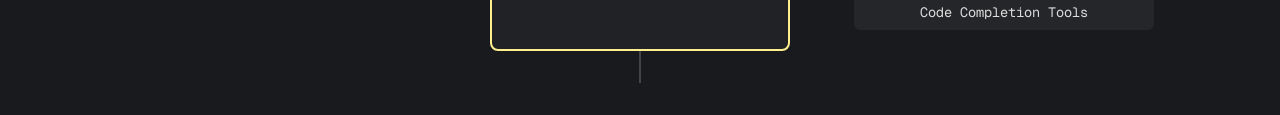
==== commit 3a6e1d46: "chore(deploy): add root redirect to subfolder roadmap" ====
--- a/ai-engineer-roadmap/index.html
+++ b/ai-engineer-roadmap/index.html
@@ -13,8 +13,8 @@
     <header>
         <h1>AI ENGINEER ROADMAP</h1>
         <div class="warning-banner">
-            <strong>⚠️ LEGACY VERSION:</strong> This roadmap is based on the 2024/2025 structure. 
-            I am currently developing the <strong>Fundamentlas of AI Engineering Guidebook</strong> as the definitive and improved version.
+            <strong>🔗 NEW VERSION AVAILABLE:</strong> This roadmap has been superseded by the
+            <a href="https://briansuhit.github.io/ai-engineering-path/" target="_blank" rel="noopener noreferrer"><strong>AI Engineering Path</strong></a>.
         </div>
     </header>
 
